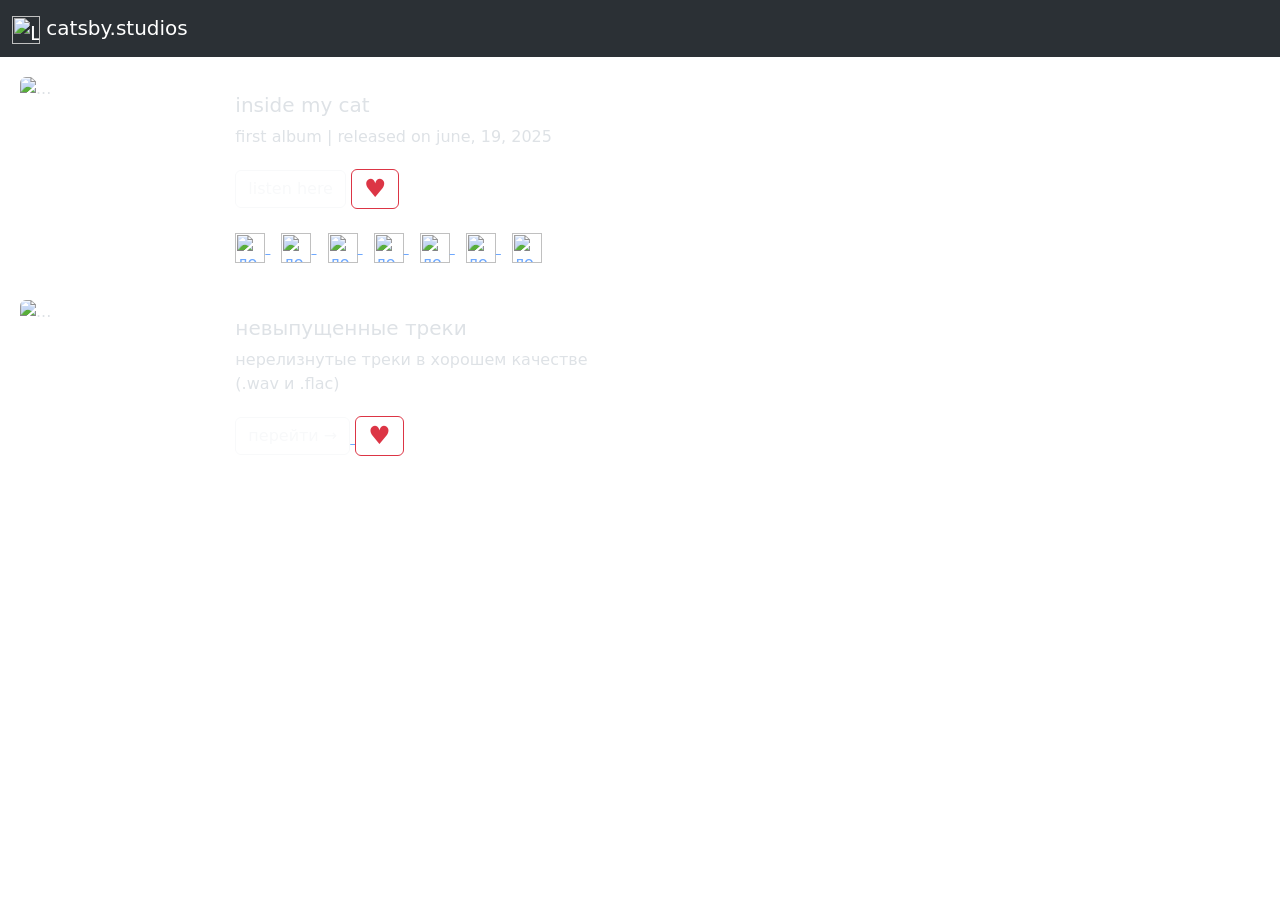
==== index.html @ 50d5bfa5 "Add files via upload" ====
<html lang="en">
  <head>
    <meta charset="utf-8" />
    <meta name="viewport" content="width=device-width, initial-scale=1" />
    <title>Bootstrap demo</title>
    <link
      href="https://cdn.jsdelivr.net/npm/bootstrap@5.3.8/dist/css/bootstrap.min.css"
      rel="stylesheet"
      integrity="sha384-sRIl4kxILFvY47J16cr9ZwB07vP4J8+LH7qKQnuqkuIAvNWLzeN8tE5YBujZqJLB"
      crossorigin="anonymous"
    />
    <link href="index.scss" rel="stylesheet" />
  </head>
  <body style="background-image: url(img/cool-bg.jpg); background-size: cover">
    <nav class="navbar bg-body-tertiary" data-bs-theme="dark">
      <div class="container-fluid">
        <a class="navbar-brand" href="#">
          <img
            src="img/cs.png"
            alt="Logo"
            width="28"
            height="28"
            class="d-inline-block align-text-top"
          />
          catsby.studios
        </a>
      </div>
    </nav>
    <div
      class="card mb-3"
      data-bs-theme="dark"
      style="
        max-width: 600px;
        background: transparent;
        backdrop-filter: blur(10px);
        margin: 19px;
      "
    >
      <div class="row g-0">
        <div class="col-md-4">
          <img
            src="img/inside-my-cat.jpg"
            class="img-fluid rounded-start"
            alt="..."
          />
        </div>
        <div class="col-md-8">
          <div class="card-body">
            <h5 class="card-title">inside my cat</h5>
            <p class="card-text">first album | released on june, 19, 2025</p>
            <button
              type="button"
              style="margin-bottom: 10px; margin-top: 5px"
              class="btn btn-outline-light"
            >
              listen here
            </button>
            <input
              type="checkbox"
              class="btn-check"
              id="btn-check-5"
              checked
              autocomplete="off"
            />
            <input
              type="checkbox"
              class="btn-check"
              id="btn-check"
              autocomplete="off"
            />
            <label
              style="
                font-size: 25px;
                padding-bottom: 0%;
                padding-top: 0%;
                margin-bottom: 5px;
              "
              class="btn btn-outline-danger"
              for="btn-check"
              >♥</label
            >

            <div style="margin-top: 15px">
              <a
                style="padding-right: 11px"
                href="https://music.yandex.ru/album/40612387"
              >
                <img
                  src="https://yastatic.net/s3/doc-binary/src/mediaservices/yandex_music_icon_ru_whitebg.svg"
                  class="platform-logo"
                  alt="лого"
                  width="30px"
                  height="30px"
                />
              </a>
              <a
                style="padding-right: 11px"
                href="https://music.yandex.ru/album/40612387"
              >
                <img
                  src="https://upload.wikimedia.org/wikipedia/commons/thumb/2/27/VK_%D0%9C%D1%83%D0%B7%D1%8B%D0%BA%D0%B0.png/960px-VK_%D0%9C%D1%83%D0%B7%D1%8B%D0%BA%D0%B0.png"
                  class="platform-logo"
                  alt="лого"
                  width="30px"
                  height="30px"
                />
              </a>
              <a
                style="padding-right: 11px"
                href="https://music.yandex.ru/album/40612387"
              >
                <img
                  src="https://upload.wikimedia.org/wikipedia/commons/thumb/5/59/Apple_Music_Icon.svg/1280px-Apple_Music_Icon.svg.png?_=20220528070541"
                  class="platform-logo"
                  alt="лого"
                  width="30px"
                  height="30px"
                />
              </a>
              <a
                style="padding-right: 11px"
                href="https://music.yandex.ru/album/40612387"
              >
                <img
                  src="img/Zvuk_2022_White.png"
                  class="platform-logo"
                  alt="лого"
                  width="30px"
                  height="30px"
                />
              </a>
              <a
                style="padding-right: 11px"
                href="https://music.yandex.ru/album/40612387"
              >
                <img
                  src="img/OK orange compact-512.png"
                  class="platform-logo"
                  alt="лого"
                  width="30px"
                  height="30px"
                />
              </a>
              <a
                style="padding-right: 11px"
                href="https://music.yandex.ru/album/40612387"
              >
                <img
                  src="img/mts.png"
                  class="platform-logo"
                  alt="лого"
                  width="30px"
                  height="30px"
                />
              </a>
              <a href="https://music.yandex.ru/album/40612387">
                <img
                  src="img/lightaudio.ru.ico"
                  class="platform-logo"
                  alt="лого"
                  width="30px"
                  height="30px"
                />
              </a>
            </div>
          </div>
        </div>
      </div>
    </div>
    <div
      class="card mb-3"
      data-bs-theme="dark"
      style="
        max-width: 600px;
        max-height: 300px;
        background: transparent;
        backdrop-filter: blur(10px);
        margin: 19px;
      "
    >
      <div class="row g-0">
        <div class="col-md-4">
          <img src="img/unbro.png" class="img-fluid rounded-start" alt="..." />
        </div>
        <div class="col-md-8">
          <div class="card-body">
            <h5 class="card-title">невыпущенные треки</h5>
            <p class="card-text">
              нерелизнутые треки в хорошем качестве (.wav и .flac)
            </p>
            <a href="unrealease/index.html">
              <button
                type="button"
                style="margin-bottom: 10px; margin-top: 5px"
                class="btn btn-outline-light"
              >
                перейти →
              </button>
            </a>
            <input
              type="checkbox"
              class="btn-check"
              id="btn-check-5"
              checked
              autocomplete="off"
            />
            <input
              type="checkbox"
              class="btn-check"
              id="btn-check"
              autocomplete="off"
            />
            <label
              style="
                font-size: 25px;
                padding-bottom: 0%;
                padding-top: 0%;
                margin-bottom: 5px;
              "
              class="btn btn-outline-danger"
              for="btn-check"
              >♥</label
            >
          </div>
        </div>
      </div>
    </div>
    <script
      src="https://cdn.jsdelivr.net/npm/bootstrap@5.3.8/dist/js/bootstrap.bundle.min.js"
      integrity="sha384-FKyoEForCGlyvwx9Hj09JcYn3nv7wiPVlz7YYwJrWVcXK/BmnVDxM+D2scQbITxI"
      crossorigin="anonymous"
    ></script>
  </body>
</html>
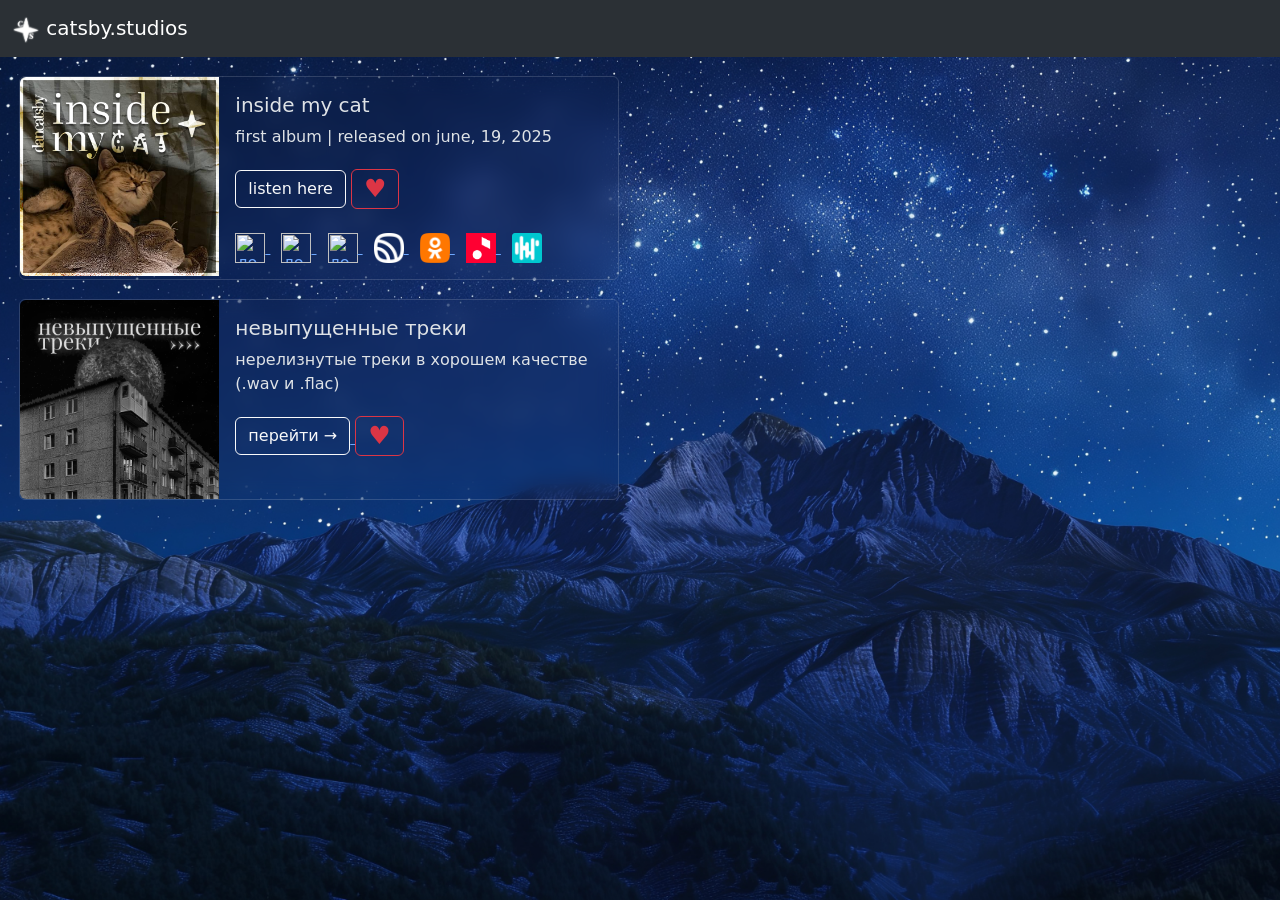
==== commit 0d4a55ae: "Update index.html" ====
--- a/index.html
+++ b/index.html
@@ -2,13 +2,14 @@
   <head>
     <meta charset="utf-8" />
     <meta name="viewport" content="width=device-width, initial-scale=1" />
-    <title>Bootstrap demo</title>
+    <title>сatsby.studios</title>
     <link
       href="https://cdn.jsdelivr.net/npm/bootstrap@5.3.8/dist/css/bootstrap.min.css"
       rel="stylesheet"
       integrity="sha384-sRIl4kxILFvY47J16cr9ZwB07vP4J8+LH7qKQnuqkuIAvNWLzeN8tE5YBujZqJLB"
       crossorigin="anonymous"
     />
+    <link rel="icon" type="image/x-icon" href="img/cs.png">
     <link href="index.scss" rel="stylesheet" />
   </head>
   <body style="background-image: url(img/cool-bg.jpg); background-size: cover">
@@ -172,7 +173,6 @@
       data-bs-theme="dark"
       style="
         max-width: 600px;
-        max-height: 300px;
         background: transparent;
         backdrop-filter: blur(10px);
         margin: 19px;
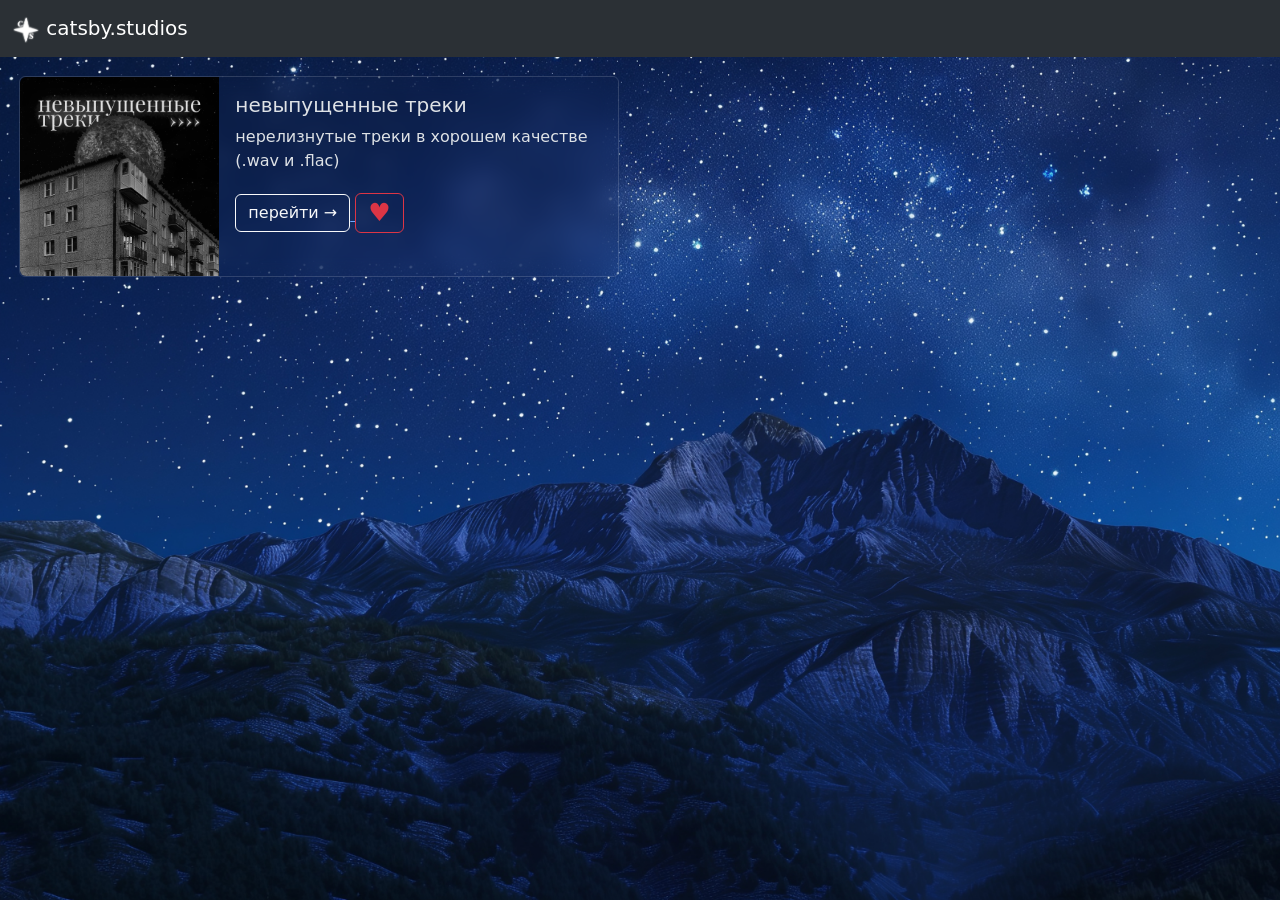
==== commit cffd1d9a: "Update index.html" ====
--- a/index.html
+++ b/index.html
@@ -27,147 +27,6 @@
         </a>
       </div>
     </nav>
-    <div
-      class="card mb-3"
-      data-bs-theme="dark"
-      style="
-        max-width: 600px;
-        background: transparent;
-        backdrop-filter: blur(10px);
-        margin: 19px;
-      "
-    >
-      <div class="row g-0">
-        <div class="col-md-4">
-          <img
-            src="img/inside-my-cat.jpg"
-            class="img-fluid rounded-start"
-            alt="..."
-          />
-        </div>
-        <div class="col-md-8">
-          <div class="card-body">
-            <h5 class="card-title">inside my cat</h5>
-            <p class="card-text">first album | released on june, 19, 2025</p>
-            <button
-              type="button"
-              style="margin-bottom: 10px; margin-top: 5px"
-              class="btn btn-outline-light"
-            >
-              listen here
-            </button>
-            <input
-              type="checkbox"
-              class="btn-check"
-              id="btn-check-5"
-              checked
-              autocomplete="off"
-            />
-            <input
-              type="checkbox"
-              class="btn-check"
-              id="btn-check"
-              autocomplete="off"
-            />
-            <label
-              style="
-                font-size: 25px;
-                padding-bottom: 0%;
-                padding-top: 0%;
-                margin-bottom: 5px;
-              "
-              class="btn btn-outline-danger"
-              for="btn-check"
-              >♥</label
-            >
-
-            <div style="margin-top: 15px">
-              <a
-                style="padding-right: 11px"
-                href="https://music.yandex.ru/album/40612387"
-              >
-                <img
-                  src="https://yastatic.net/s3/doc-binary/src/mediaservices/yandex_music_icon_ru_whitebg.svg"
-                  class="platform-logo"
-                  alt="лого"
-                  width="30px"
-                  height="30px"
-                />
-              </a>
-              <a
-                style="padding-right: 11px"
-                href="https://music.yandex.ru/album/40612387"
-              >
-                <img
-                  src="https://upload.wikimedia.org/wikipedia/commons/thumb/2/27/VK_%D0%9C%D1%83%D0%B7%D1%8B%D0%BA%D0%B0.png/960px-VK_%D0%9C%D1%83%D0%B7%D1%8B%D0%BA%D0%B0.png"
-                  class="platform-logo"
-                  alt="лого"
-                  width="30px"
-                  height="30px"
-                />
-              </a>
-              <a
-                style="padding-right: 11px"
-                href="https://music.yandex.ru/album/40612387"
-              >
-                <img
-                  src="https://upload.wikimedia.org/wikipedia/commons/thumb/5/59/Apple_Music_Icon.svg/1280px-Apple_Music_Icon.svg.png?_=20220528070541"
-                  class="platform-logo"
-                  alt="лого"
-                  width="30px"
-                  height="30px"
-                />
-              </a>
-              <a
-                style="padding-right: 11px"
-                href="https://music.yandex.ru/album/40612387"
-              >
-                <img
-                  src="img/Zvuk_2022_White.png"
-                  class="platform-logo"
-                  alt="лого"
-                  width="30px"
-                  height="30px"
-                />
-              </a>
-              <a
-                style="padding-right: 11px"
-                href="https://music.yandex.ru/album/40612387"
-              >
-                <img
-                  src="img/OK orange compact-512.png"
-                  class="platform-logo"
-                  alt="лого"
-                  width="30px"
-                  height="30px"
-                />
-              </a>
-              <a
-                style="padding-right: 11px"
-                href="https://music.yandex.ru/album/40612387"
-              >
-                <img
-                  src="img/mts.png"
-                  class="platform-logo"
-                  alt="лого"
-                  width="30px"
-                  height="30px"
-                />
-              </a>
-              <a href="https://music.yandex.ru/album/40612387">
-                <img
-                  src="img/lightaudio.ru.ico"
-                  class="platform-logo"
-                  alt="лого"
-                  width="30px"
-                  height="30px"
-                />
-              </a>
-            </div>
-          </div>
-        </div>
-      </div>
-    </div>
     <div
       class="card mb-3"
       data-bs-theme="dark"
@@ -232,3 +91,4 @@
     ></script>
   </body>
 </html>
+
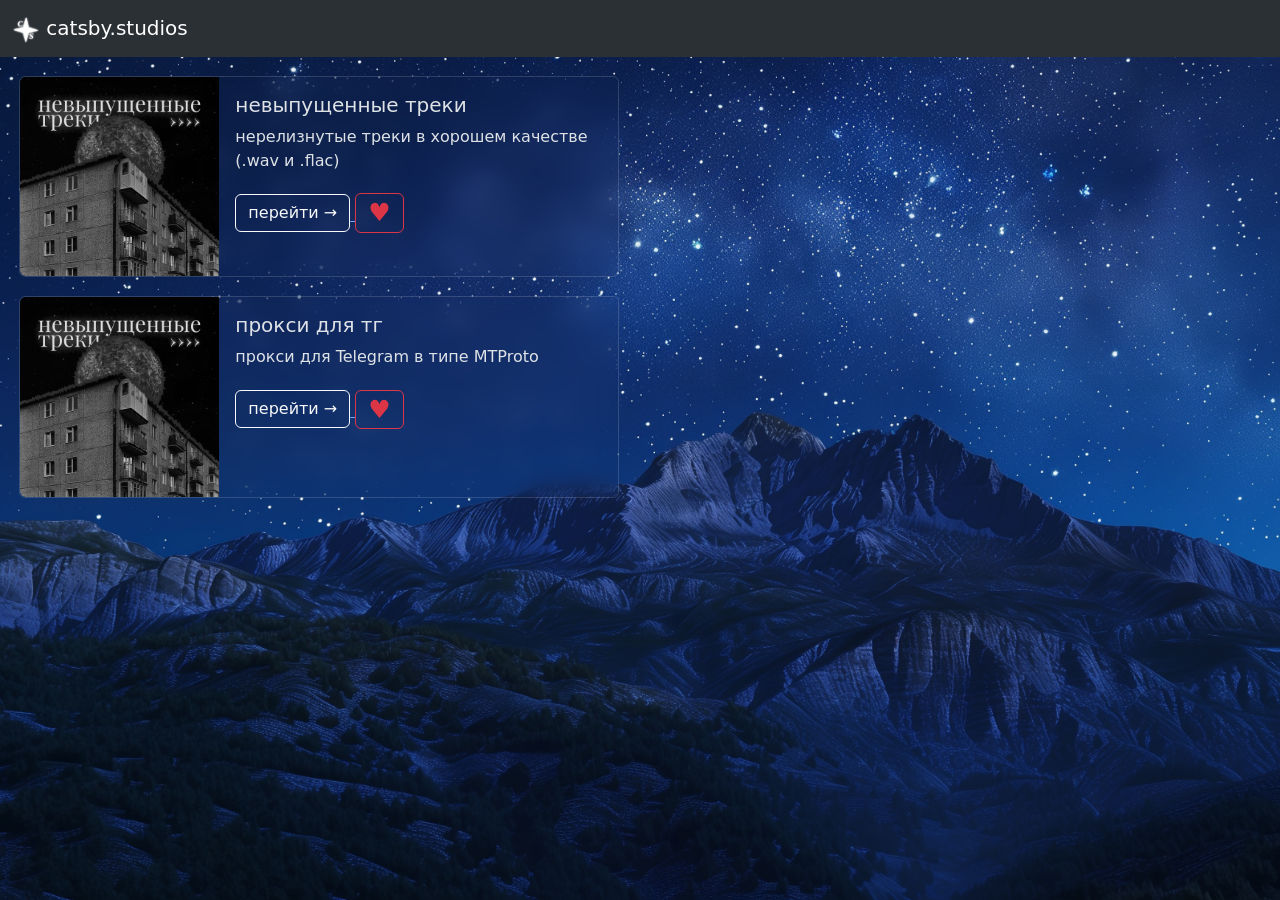
==== commit 8f7165d9: "Update index.html" ====
--- a/index.html
+++ b/index.html
@@ -84,6 +84,64 @@
         </div>
       </div>
     </div>
+    
+    <div
+      class="card mb-3"
+      data-bs-theme="dark"
+      style="
+        max-width: 600px;
+        background: transparent;
+        backdrop-filter: blur(10px);
+        margin: 19px;
+      "
+    >
+      <div class="row g-0">
+        <div class="col-md-4">
+          <img src="img/unbro.png" class="img-fluid rounded-start" alt="..." />
+        </div>
+        <div class="col-md-8">
+          <div class="card-body">
+            <h5 class="card-title">прокси для тг</h5>
+            <p class="card-text">
+              прокси для Telegram в типе MTProto
+            </p>
+            <a href="https://dancatsby.github.io/cs.proxy/">
+              <button
+                type="button"
+                style="margin-bottom: 10px; margin-top: 5px"
+                class="btn btn-outline-light"
+              >
+                перейти →
+              </button>
+            </a>
+            <input
+              type="checkbox"
+              class="btn-check"
+              id="btn-check-5"
+              checked
+              autocomplete="off"
+            />
+            <input
+              type="checkbox"
+              class="btn-check"
+              id="btn-check"
+              autocomplete="off"
+            />
+            <label
+              style="
+                font-size: 25px;
+                padding-bottom: 0%;
+                padding-top: 0%;
+                margin-bottom: 5px;
+              "
+              class="btn btn-outline-danger"
+              for="btn-check"
+              >♥</label
+            >
+          </div>
+        </div>
+      </div>
+    </div>
     <script
       src="https://cdn.jsdelivr.net/npm/bootstrap@5.3.8/dist/js/bootstrap.bundle.min.js"
       integrity="sha384-FKyoEForCGlyvwx9Hj09JcYn3nv7wiPVlz7YYwJrWVcXK/BmnVDxM+D2scQbITxI"
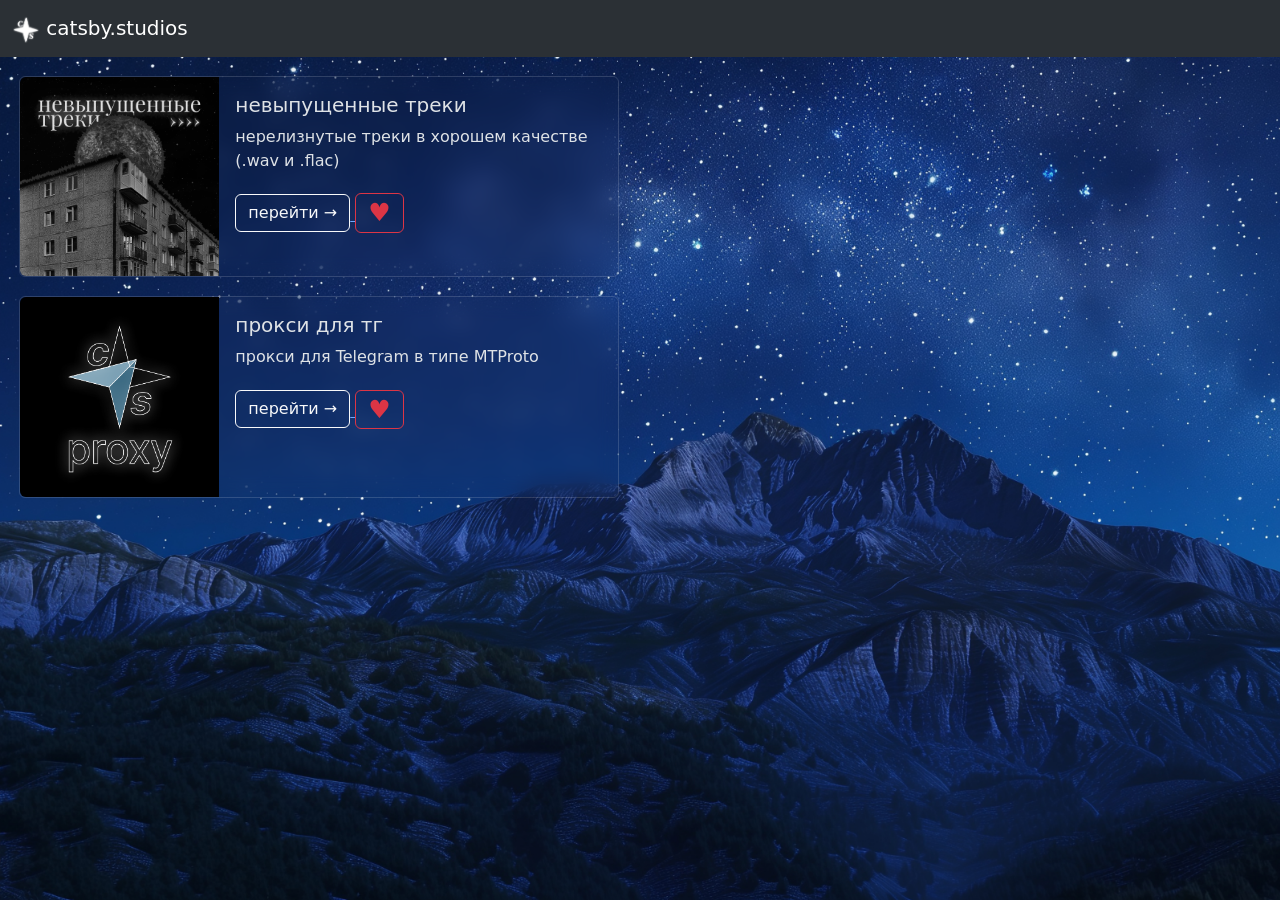
==== commit 30996c9e: "Update index.html" ====
--- a/index.html
+++ b/index.html
@@ -97,7 +97,7 @@
     >
       <div class="row g-0">
         <div class="col-md-4">
-          <img src="img/unbro.png" class="img-fluid rounded-start" alt="..." />
+          <img src="img/proxyimgcool.png" class="img-fluid rounded-start" alt="..." />
         </div>
         <div class="col-md-8">
           <div class="card-body">
